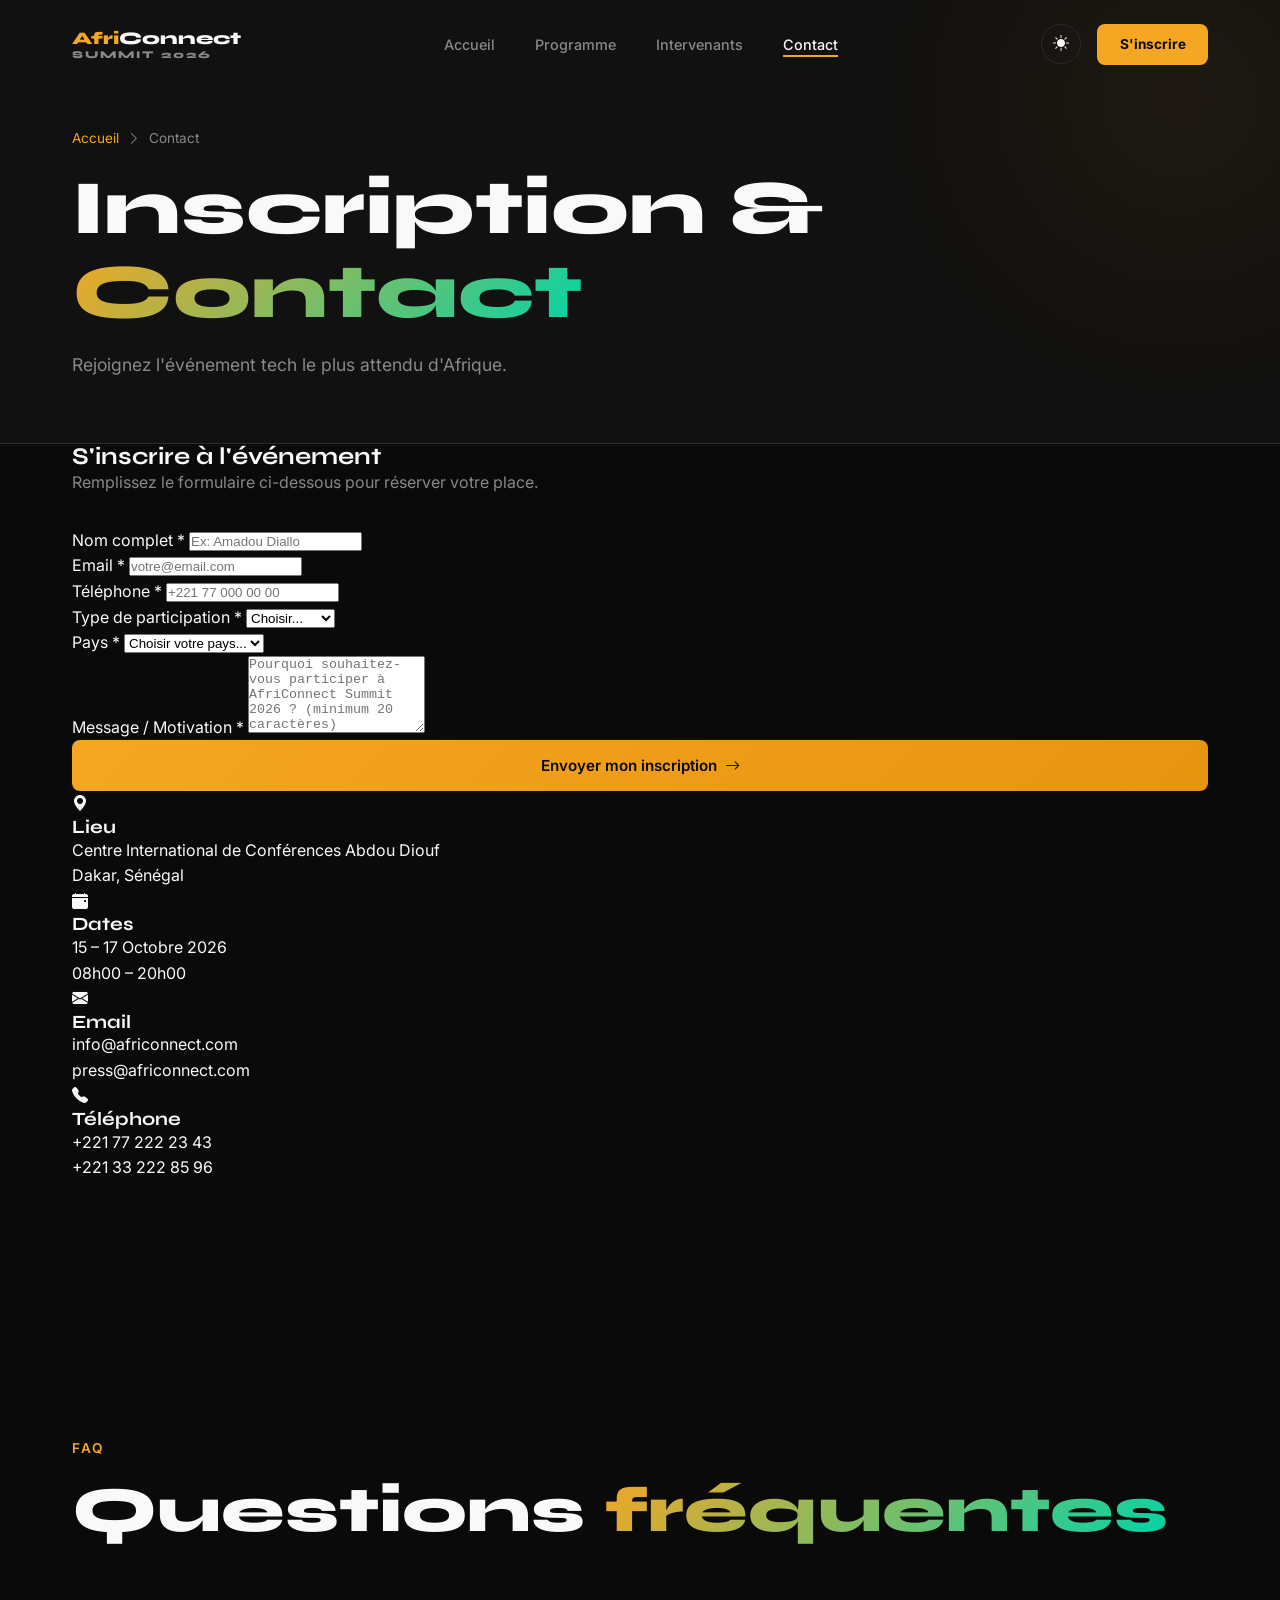
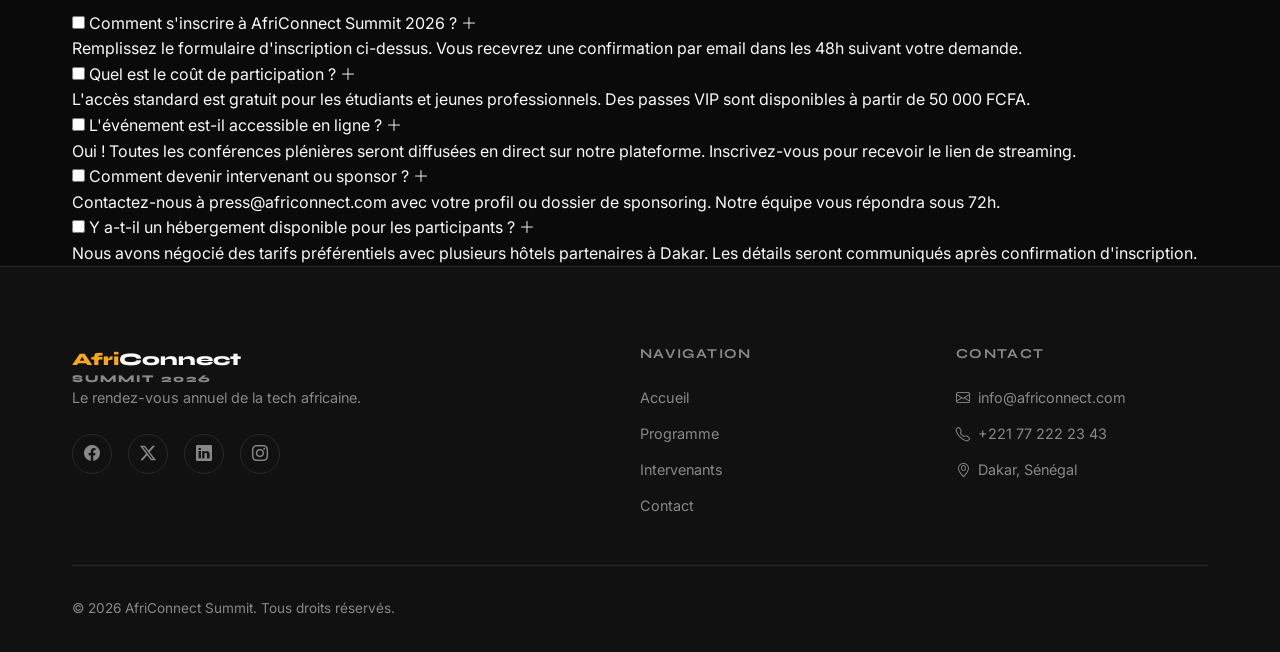
==== contact.html @ 9162cc70 "HTML : structure complète des 4 pages avec sections et contenu" ====
<!DOCTYPE html>
<html lang="fr" data-theme="dark">
<head>
    <meta charset="UTF-8">
    <meta name="viewport" content="width=device-width, initial-scale=1.0">
    <title>Contact — AfriConnect Summit 2026</title>
    <link rel="stylesheet" href="css/style.css">
    <link rel="stylesheet" href="https://cdn.jsdelivr.net/npm/bootstrap-icons@1.11.0/font/bootstrap-icons.css">
    <link href="https://fonts.googleapis.com/css2?family=Syne:wght@700;800&family=Inter:wght@300;400;500;600&display=swap" rel="stylesheet">
</head>
<body>

    <!-- NAVBAR -->
    <header>
        <nav class="navbar" id="navbar">
            <div class="nav-container">
                <a href="index.html" class="nav-logo">
                    <span class="logo-accent">Afri</span>Connect<br>
                    <small>SUMMIT 2026</small>
                </a>
                <ul class="nav-links" id="nav-links">
                    <li><a href="index.html" class="nav-link">Accueil</a></li>
                    <li><a href="programme.html" class="nav-link">Programme</a></li>
                    <li><a href="intervenants.html" class="nav-link">Intervenants</a></li>
                    <li><a href="contact.html" class="nav-link active">Contact</a></li>
                </ul>
                <div class="nav-actions">
                    <button id="btn-dark" class="btn-theme" aria-label="Toggle dark mode">
                        <i class="bi bi-sun-fill"></i>
                    </button>
                    <a href="contact.html" class="btn-register">S'inscrire</a>
                    <button class="hamburger" id="hamburger" aria-label="Menu">
                        <span></span><span></span><span></span>
                    </button>
                </div>
            </div>
        </nav>
    </header>

    <main>

        <!-- HERO INTERNE -->
        <section class="hero-interne">
            <div class="container">
                <nav class="breadcrumb" aria-label="Fil d'ariane">
                    <a href="index.html">Accueil</a>
                    <i class="bi bi-chevron-right"></i>
                    <span>Contact</span>
                </nav>
                <h1>Inscription & <span class="text-gradient">Contact</span></h1>
                <p style="color: var(--color-text-muted); margin-top: 1rem; font-size: 1.1rem;">
                    Rejoignez l'événement tech le plus attendu d'Afrique.
                </p>
            </div>
        </section>

        <!-- FORMULAIRE + INFOS -->
        <section class="contact-section ">
            <div class="container">
                <div class="contact-flex">

                    <!-- FORMULAIRE -->
                    <div class="contact-form-wrap">
                        <h2>S'inscrire à l'événement</h2>
                        <p style="color: var(--color-text-muted); margin-bottom: 2rem;">
                            Remplissez le formulaire ci-dessous pour réserver votre place.
                        </p>

                        <div id="form-succes" class="form-succes" style="display:none;">
                            ✅ Inscription envoyée avec succès !
                        </div>

                        <form id="form-contact" novalidate>

                            <div class="form-group">
                                <label for="nom">Nom complet *</label>
                                <input type="text" id="nom" placeholder="Ex: Amadou Diallo" required>
                                <div class="form-erreur" id="erreur-nom"></div>
                            </div>

                            <div class="form-group">
                                <label for="email">Email *</label>
                                <input type="email" id="email" placeholder="votre@email.com" required>
                                <div class="form-erreur" id="erreur-email"></div>
                            </div>

                            <div class="form-group">
                                <label for="telephone">Téléphone *</label>
                                <input type="tel" id="telephone" placeholder="+221 77 000 00 00" required>
                                <div class="form-erreur" id="erreur-telephone"></div>
                            </div>

                            <div class="form-group">
                                <label for="participation">Type de participation *</label>
                                <select id="participation" required>
                                    <option value="">Choisir...</option>
                                    <option value="participant">Participant</option>
                                    <option value="intervenant">Intervenant</option>
                                    <option value="sponsor">Sponsor</option>
                                    <option value="presse">Presse</option>
                                    <option value="benevole">Bénévole</option>
                                </select>
                            </div>

                            <div class="form-group">
                                <label for="pays">Pays *</label>
                                <select id="pays" required>
                                    <option value="">Choisir votre pays...</option>
                                    <option value="sn">Sénégal</option>
                                    <option value="ci">Côte d'Ivoire</option>
                                    <option value="ml">Mali</option>
                                    <option value="gh">Ghana</option>
                                    <option value="ng">Nigeria</option>
                                    <option value="cm">Cameroun</option>
                                    <option value="ma">Maroc</option>
                                    <option value="tn">Tunisie</option>
                                    <option value="za">Afrique du Sud</option>
                                    <option value="ke">Kenya</option>
                                    <option value="et">Éthiopie</option>
                                    <option value="other">Autre</option>
                                </select>
                            </div>

                            <div class="form-group">
                                <label for="message">Message / Motivation *</label>
                                <textarea id="message" rows="5" placeholder="Pourquoi souhaitez-vous participer à AfriConnect Summit 2026 ? (minimum 20 caractères)" required></textarea>
                                <div class="form-erreur" id="erreur-message"></div>
                            </div>

                            <button type="submit" class="btn btn-gold" style="width: 100%; justify-content: center;">
                                Envoyer mon inscription
                                <i class="bi bi-arrow-right"></i>
                            </button>

                        </form>
                    </div>

                    <!-- INFOS CONTACT -->
                    <div class="contact-info">
                        <div class="info-card">
                            <div class="info-icon">
                                <i class="bi bi-geo-alt-fill"></i>
                            </div>
                            <h3>Lieu</h3>
                            <p>Centre International de Conférences Abdou Diouf<br>Dakar, Sénégal</p>
                        </div>

                        <div class="info-card">
                            <div class="info-icon">
                                <i class="bi bi-calendar-event-fill"></i>
                            </div>
                            <h3>Dates</h3>
                            <p>15 – 17 Octobre 2026<br>08h00 – 20h00</p>
                        </div>

                        <div class="info-card">
                            <div class="info-icon">
                                <i class="bi bi-envelope-fill"></i>
                            </div>
                            <h3>Email</h3>
                            <p>info@africonnect.com<br>press@africonnect.com</p>
                        </div>

                        <div class="info-card">
                            <div class="info-icon">
                                <i class="bi bi-telephone-fill"></i>
                            </div>
                            <h3>Téléphone</h3>
                            <p>+221 77 222 23 43<br>+221 33 222 85 96</p>
                        </div>

                        <!-- CARTE GOOGLE MAPS -->
                        <div class="maps-wrap">
                            <iframe
                                src="https://www.google.com/maps/embed?pb=!1m18!1m12!1m3!1d3859.4!2d-17.4677!3d14.7645!2m3!1f0!2f0!3f0!3m2!1i1024!2i768!4f13.1!3m3!1m2!1s0x0%3A0x0!2zMTTCsDQ1JzUyLjIiTiAxN8KwMjgnMDMuNyJX!5e0!3m2!1sfr!2ssn!4v1620000000000!5m2!1sfr!2ssn"
                                width="100%"
                                height="250"
                                style="border:0; border-radius: 12px;"
                                allowfullscreen=""
                                loading="lazy"
                                referrerpolicy="no-referrer-when-downgrade"
                                title="Localisation AfriConnect Summit Dakar">
                            </iframe>
                        </div>
                    </div>

                </div>
            </div>
        </section>

        <!-- FAQ CSS PUR -->
        <section class="faq-section fade-in">
            <div class="container">
                <div class="section-header">
                    <span class="section-tag">FAQ</span>
                    <h2>Questions <span class="text-gradient">fréquentes</span></h2>
                </div>

                <div class="faq">

                    <div class="faq-item">
                        <input type="checkbox" id="faq1" class="faq-toggle">
                        <label for="faq1" class="faq-question">
                            Comment s'inscrire à AfriConnect Summit 2026 ?
                            <i class="bi bi-plus-lg"></i>
                        </label>
                        <div class="faq-answer">
                            <p>Remplissez le formulaire d'inscription ci-dessus. Vous recevrez une confirmation par email dans les 48h suivant votre demande.</p>
                        </div>
                    </div>

                    <div class="faq-item">
                        <input type="checkbox" id="faq2" class="faq-toggle">
                        <label for="faq2" class="faq-question">
                            Quel est le coût de participation ?
                            <i class="bi bi-plus-lg"></i>
                        </label>
                        <div class="faq-answer">
                            <p>L'accès standard est gratuit pour les étudiants et jeunes professionnels. Des passes VIP sont disponibles à partir de 50 000 FCFA.</p>
                        </div>
                    </div>

                    <div class="faq-item">
                        <input type="checkbox" id="faq3" class="faq-toggle">
                        <label for="faq3" class="faq-question">
                            L'événement est-il accessible en ligne ?
                            <i class="bi bi-plus-lg"></i>
                        </label>
                        <div class="faq-answer">
                            <p>Oui ! Toutes les conférences plénières seront diffusées en direct sur notre plateforme. Inscrivez-vous pour recevoir le lien de streaming.</p>
                        </div>
                    </div>

                    <div class="faq-item">
                        <input type="checkbox" id="faq4" class="faq-toggle">
                        <label for="faq4" class="faq-question">
                            Comment devenir intervenant ou sponsor ?
                            <i class="bi bi-plus-lg"></i>
                        </label>
                        <div class="faq-answer">
                            <p>Contactez-nous à press@africonnect.com avec votre profil ou dossier de sponsoring. Notre équipe vous répondra sous 72h.</p>
                        </div>
                    </div>

                    <div class="faq-item">
                        <input type="checkbox" id="faq5" class="faq-toggle">
                        <label for="faq5" class="faq-question">
                            Y a-t-il un hébergement disponible pour les participants ?
                            <i class="bi bi-plus-lg"></i>
                        </label>
                        <div class="faq-answer">
                            <p>Nous avons négocié des tarifs préférentiels avec plusieurs hôtels partenaires à Dakar. Les détails seront communiqués après confirmation d'inscription.</p>
                        </div>
                    </div>

                </div>
            </div>
        </section>

    </main>

    <!-- FOOTER -->
    <footer>
        <div class="container">
            <div class="footer-grid">
                <div class="footer-col">
                    <a href="index.html" class="nav-logo">
                        <span class="logo-accent">Afri</span>Connect<br>
                        <small>SUMMIT 2026</small>
                    </a>
                    <p>Le rendez-vous annuel de la tech africaine.</p>
                    <div class="social-links">
                        <a href="https://Facebook.com" aria-label="Facebook"><i class="bi bi-facebook"></i></a>
                        <a href="https://Twitter.com" aria-label="Twitter"><i class="bi bi-twitter-x"></i></a>
                        <a href="https://LinkedIn.com" aria-label="LinkedIn"><i class="bi bi-linkedin"></i></a>
                        <a href="https://Instagram.com" aria-label="Instagram"><i class="bi bi-instagram"></i></a>
                    </div>
                </div>
                <div class="footer-col">
                    <h4>Navigation</h4>
                    <ul>
                        <li><a href="index.html">Accueil</a></li>
                        <li><a href="programme.html">Programme</a></li>
                        <li><a href="intervenants.html">Intervenants</a></li>
                        <li><a href="contact.html">Contact</a></li>
                    </ul>
                </div>
                <div class="footer-col">
                    <h4>Contact</h4>
                    <ul>
                        <li><i class="bi bi-envelope"></i> info@africonnect.com</li>
                        <li><i class="bi bi-telephone"></i> +221 77 222 23 43</li>
                        <li><i class="bi bi-geo-alt"></i> Dakar, Sénégal</li>
                    </ul>
                </div>
            </div>
            <div class="footer-bottom">
                <p>© <span id="year"></span> AfriConnect Summit. Tous droits réservés.</p>
                <button id="btn-top" aria-label="Retour en haut">
                    <i class="bi bi-arrow-up"></i>
                </button>
            </div>
        </div>
    </footer>

    <script src="js/main.js"></script>
</body>
</html>
---- css/style.css ----
/* ===== VARIABLES CSS ===== */
:root {
    --bg-primary: #0A0A0A;
    --bg-secondary: #111111;
    --bg-card: #1A1A1A;
    --color-gold: #F5A623;
    --color-green: #00D4AA;
    --color-text: #F9F9F9;
    --color-text-muted: #888888;
    --color-border: #2A2A2A;
    --font-display: 'Syne', sans-serif;
    --font-body: 'Inter', sans-serif;
    --radius: 16px;
    --radius-sm: 8px;
    --transition: all 0.4s cubic-bezier(0.4, 0, 0.2, 1);
    --shadow: 0 20px 60px rgba(0, 0, 0, 0.5);
    --glow-gold: 0 0 30px rgba(245, 166, 35, 0.3);
    --glow-green: 0 0 30px rgba(0, 212, 170, 0.3);
}

/* ===== LIGHT MODE ===== */
[data-theme="light"] {
    --bg-primary: #FAFAFA;
    --bg-secondary: #F0F0F0;
    --bg-card: #FFFFFF;
    --color-text: #0A0A0A;
    --color-text-muted: #666666;
    --color-border: #E0E0E0;
    --shadow: 0 20px 60px rgba(0, 0, 0, 0.1);
}

/* ===== RESET ===== */
*, *::before, *::after {
    margin: 0;
    padding: 0;
    box-sizing: border-box;
}

html {
    scroll-behavior: smooth;
}

body {
    font-family: var(--font-body);
    background-color: var(--bg-primary);
    color: var(--color-text);
    line-height: 1.6;
    transition: background-color 0.3s ease, color 0.3s ease;
    overflow-x: hidden;
}

h1, h2, h3, h4 {
    font-family: var(--font-display);
    line-height: 1.1;
}

a {
    text-decoration: none;
    color: inherit;
}

ul {
    list-style: none;
}

img {
    max-width: 100%;
    display: block;
}

.container {
    max-width: 1200px;
    margin: 0 auto;
    padding: 0 2rem;
}

/* ===== UTILITAIRES ===== */
.text-gradient {
    background: linear-gradient(135deg, var(--color-gold), var(--color-green));
    -webkit-background-clip: text;
    -webkit-text-fill-color: transparent;
    background-clip: text;
}

.section-header {
    margin-bottom: 4rem;
}

.section-tag {
    font-size: 0.85rem;
    font-weight: 600;
    letter-spacing: 0.15em;
    text-transform: uppercase;
    color: var(--color-gold);
    display: block;
    margin-bottom: 1rem;
}

.section-header h2 {
    font-size: clamp(2.5rem, 5vw, 4rem);
    font-weight: 800;
}

.section-cta {
    text-align: center;
    margin-top: 3rem;
}

/* ===== BOUTONS ===== */
.btn {
    display: inline-flex;
    align-items: center;
    gap: 0.5rem;
    padding: 1rem 2rem;
    border-radius: var(--radius-sm);
    font-family: var(--font-body);
    font-weight: 600;
    font-size: 0.95rem;
    cursor: pointer;
    border: none;
    transition: var(--transition);
}

.btn-gold {
    background: linear-gradient(135deg, var(--color-gold), #E8940F);
    color: #0A0A0A;
}

.btn-gold:hover {
    transform: translateY(-3px);
    box-shadow: var(--glow-gold);
}

.btn-ghost {
    background: transparent;
    color: var(--color-text);
    border: 1px solid var(--color-border);
}

.btn-ghost:hover {
    border-color: var(--color-gold);
    color: var(--color-gold);
    transform: translateY(-3px);
}

.btn-outline {
    background: transparent;
    color: var(--color-green);
    border: 1px solid var(--color-green);
}

.btn-outline:hover {
    background: var(--color-green);
    color: #0A0A0A;
    transform: translateY(-3px);
    box-shadow: var(--glow-green);
}

/* ===== NAVBAR ===== */
.navbar {
    position: fixed;
    top: 0;
    left: 0;
    right: 0;
    z-index: 1000;
    padding: 1.5rem 0;
    transition: var(--transition);
}

.navbar.scrolled {
    background: rgba(10, 10, 10, 0.95);
    backdrop-filter: blur(20px);
    -webkit-backdrop-filter: blur(20px);
    padding: 1rem 0;
    border-bottom: 1px solid var(--color-border);
}

[data-theme="light"] .navbar.scrolled {
    background: rgba(250, 250, 250, 0.95);
}

.nav-container {
    max-width: 1200px;
    margin: 0 auto;
    padding: 0 2rem;
    display: flex;
    align-items: center;
    justify-content: space-between;
}

.nav-logo {
    font-family: var(--font-display);
    font-weight: 800;
    font-size: 1.1rem;
    line-height: 1.2;
    color: var(--color-text);
    transition: var(--transition);
}

.nav-logo small {
    font-size: 0.65rem;
    letter-spacing: 0.2em;
    color: var(--color-text-muted);
    display: block;
}

.logo-accent {
    color: var(--color-gold);
}

.nav-links {
    display: flex;
    align-items: center;
    gap: 2.5rem;
}

.nav-link {
    font-size: 0.9rem;
    font-weight: 500;
    color: var(--color-text-muted);
    transition: var(--transition);
    position: relative;
}

.nav-link::after {
    content: '';
    position: absolute;
    bottom: -4px;
    left: 0;
    width: 0;
    height: 2px;
    background: var(--color-gold);
    transition: var(--transition);
}

.nav-link:hover,
.nav-link.active {
    color: var(--color-text);
}

.nav-link:hover::after,
.nav-link.active::after {
    width: 100%;
}

.nav-actions {
    display: flex;
    align-items: center;
    gap: 1rem;
}

.btn-theme {
    background: transparent;
    border: 1px solid var(--color-border);
    color: var(--color-text);
    width: 40px;
    height: 40px;
    border-radius: 50%;
    cursor: pointer;
    display: flex;
    align-items: center;
    justify-content: center;
    transition: var(--transition);
    font-size: 1rem;
}

.btn-theme:hover {
    border-color: var(--color-gold);
    color: var(--color-gold);
}

.btn-register {
    background: var(--color-gold);
    color: #0A0A0A;
    padding: 0.6rem 1.4rem;
    border-radius: var(--radius-sm);
    font-weight: 700;
    font-size: 0.85rem;
    transition: var(--transition);
}

.btn-register:hover {
    transform: translateY(-2px);
    box-shadow: var(--glow-gold);
}

.hamburger {
    display: none;
    flex-direction: column;
    gap: 5px;
    background: transparent;
    border: none;
    cursor: pointer;
    padding: 5px;
}

.hamburger span {
    display: block;
    width: 25px;
    height: 2px;
    background: var(--color-text);
    transition: var(--transition);
}

/* ===== HERO ===== */
.hero {
    min-height: 100vh;
    display: flex;
    align-items: center;
    justify-content: center;
    position: relative;
    overflow: hidden;
    padding: 8rem 2rem 4rem;
}

.hero-bg {
    position: absolute;
    inset: 0;
    z-index: 0;
}

.hero-circle {
    position: absolute;
    border-radius: 50%;
    filter: blur(80px);
    opacity: 0.15;
}

.c1 {
    width: 600px;
    height: 600px;
    background: var(--color-gold);
    top: -200px;
    right: -200px;
}

.c2 {
    width: 400px;
    height: 400px;
    background: var(--color-green);
    bottom: -100px;
    left: -100px;
}

.c3 {
    width: 300px;
    height: 300px;
    background: var(--color-gold);
    top: 50%;
    left: 30%;
    opacity: 0.05;
}

.hero-content {
    position: relative;
    z-index: 1;
    text-align: center;
    max-width: 900px;
    animation: heroFadeIn 1s ease forwards;
}

@keyframes heroFadeIn {
    from {
        opacity: 0;
        transform: translateY(40px);
    }
    to {
        opacity: 1;
        transform: translateY(0);
    }
}

.hero-tag {
    display: inline-flex;
    align-items: center;
    gap: 0.5rem;
    font-size: 0.85rem;
    font-weight: 500;
    color: var(--color-text-muted);
    border: 1px solid var(--color-border);
    padding: 0.5rem 1rem;
    border-radius: 100px;
    margin-bottom: 2rem;
    letter-spacing: 0.05em;
}

.dot {
    width: 8px;
    height: 8px;
    background: var(--color-green);
    border-radius: 50%;
    animation: pulse 2s infinite;
}

@keyframes pulse {
    0%, 100% { opacity: 1; transform: scale(1); }
    50% { opacity: 0.5; transform: scale(0.8); }
}

.hero-title {
    font-size: clamp(3.5rem, 10vw, 7rem);
    font-weight: 800;
    line-height: 1;
    margin-bottom: 1.5rem;
    letter-spacing: -0.02em;
}

.hero-desc {
    font-size: 1.1rem;
    color: var(--color-text-muted);
    margin-bottom: 2.5rem;
    line-height: 1.8;
}

.hero-buttons {
    display: flex;
    gap: 1rem;
    justify-content: center;
    flex-wrap: wrap;
    margin-bottom: 4rem;
}

/* COUNTDOWN */
.countdown {
    display: flex;
    align-items: center;
    justify-content: center;
    gap: 1rem;
}

.countdown-item {
    text-align: center;
}

.countdown-number {
    font-family: var(--font-display);
    font-size: clamp(2rem, 5vw, 3.5rem);
    font-weight: 800;
    color: var(--color-gold);
    background: var(--bg-card);
    border: 1px solid var(--color-border);
    border-radius: var(--radius-sm);
    padding: 1rem 1.5rem;
    min-width: 90px;
    display: block;
    line-height: 1;
}

.countdown-label {
    font-size: 0.75rem;
    color: var(--color-text-muted);
    text-transform: uppercase;
    letter-spacing: 0.1em;
    margin-top: 0.5rem;
}

.countdown-sep {
    font-size: 2rem;
    font-weight: 800;
    color: var(--color-gold);
    margin-bottom: 1.5rem;
}

.hero-scroll {
    position: absolute;
    bottom: 2rem;
    left: 50%;
    transform: translateX(-50%);
    display: flex;
    flex-direction: column;
    align-items: center;
    gap: 0.5rem;
    color: var(--color-text-muted);
    font-size: 0.75rem;
    letter-spacing: 0.15em;
    text-transform: uppercase;
}

.scroll-line {
    width: 1px;
    height: 50px;
    background: linear-gradient(to bottom, var(--color-gold), transparent);
    animation: scrollLine 1.5s ease infinite;
}

@keyframes scrollLine {
    0% { transform: scaleY(0); transform-origin: top; }
    50% { transform: scaleY(1); transform-origin: top; }
    51% { transform: scaleY(1); transform-origin: bottom; }
    100% { transform: scaleY(0); transform-origin: bottom; }
}

/* ===== CHIFFRES CLES ===== */
.chiffres {
    padding: 5rem 0;
    border-top: 1px solid var(--color-border);
    border-bottom: 1px solid var(--color-border);
    background: var(--bg-secondary);
}

.chiffres-grid {
    display: grid;
    grid-template-columns: repeat(4, 1fr);
    gap: 2rem;
}

.chiffre-item {
    text-align: center;
    padding: 2rem;
    border-right: 1px solid var(--color-border);
}

.chiffre-item:last-child {
    border-right: none;
}

.chiffre-item h3 {
    font-size: clamp(2.5rem, 5vw, 4rem);
    font-weight: 800;
    color: var(--color-gold);
    margin-bottom: 0.5rem;
}

.chiffre-item p {
    font-size: 0.9rem;
    color: var(--color-text-muted);
    text-transform: uppercase;
    letter-spacing: 0.1em;
}

/* ===== POURQUOI ===== */
.pourquoi {
    padding: 8rem 0;
}

.pourquoi-flex {
    display: flex;
    gap: 2rem;
}

.pourquoi-card {
    flex: 1;
    background: var(--bg-card);
    border: 1px solid var(--color-border);
    border-radius: var(--radius);
    padding: 2.5rem;
    transition: var(--transition);
    position: relative;
    overflow: hidden;
}

.pourquoi-card::before {
    content: '';
    position: absolute;
    top: 0;
    left: 0;
    right: 0;
    height: 2px;
    background: linear-gradient(90deg, var(--color-gold), var(--color-green));
    transform: scaleX(0);
    transition: var(--transition);
}

.pourquoi-card:hover {
    transform: translateY(-8px);
    border-color: var(--color-gold);
    box-shadow: var(--glow-gold);
}

.pourquoi-card:hover::before {
    transform: scaleX(1);
}

.pourquoi-icon {
    width: 56px;
    height: 56px;
    background: linear-gradient(135deg, var(--color-gold), var(--color-green));
    border-radius: var(--radius-sm);
    display: flex;
    align-items: center;
    justify-content: center;
    font-size: 1.5rem;
    color: #0A0A0A;
    margin-bottom: 1.5rem;
}

.pourquoi-card h3 {
    font-size: 1.3rem;
    margin-bottom: 1rem;
    color: var(--color-text);
}

.pourquoi-card p {
    color: var(--color-text-muted);
    line-height: 1.7;
}

/* ===== INTERVENANTS VEDETTES ===== */
.speakers-section {
    padding: 8rem 0;
    background: var(--bg-secondary);
}

.speakers-grid {
    display: grid;
    grid-template-columns: repeat(4, 1fr);
    gap: 1.5rem;
}

.speaker-card {
    background: var(--bg-card);
    border: 1px solid var(--color-border);
    border-radius: var(--radius);
    overflow: hidden;
    transition: var(--transition);
}

.speaker-card:hover {
    transform: translateY(-8px);
    border-color: var(--color-gold);
    box-shadow: var(--shadow);
}

.speaker-img-wrap {
    position: relative;
    aspect-ratio: 1;
    overflow: hidden;
}

.speaker-img-wrap img {
    width: 100%;
    height: 100%;
    object-fit: cover;
    transition: var(--transition);
}

.speaker-card:hover .speaker-img-wrap img {
    transform: scale(1.05);
}

.speaker-overlay {
    position: absolute;
    inset: 0;
    background: linear-gradient(to top, rgba(0,0,0,0.8), transparent);
    display: flex;
    align-items: flex-end;
    padding: 1rem;
    opacity: 0;
    transition: var(--transition);
}

.speaker-card:hover .speaker-overlay {
    opacity: 1;
}

.pays-badge {
    font-size: 0.8rem;
    background: rgba(245, 166, 35, 0.2);
    color: var(--color-gold);
    border: 1px solid var(--color-gold);
    padding: 0.3rem 0.8rem;
    border-radius: 100px;
}

.speaker-info {
    padding: 1.5rem;
}

.speaker-info h3 {
    font-size: 1.1rem;
    margin-bottom: 0.3rem;
}

.speaker-info p {
    font-size: 0.85rem;
    color: var(--color-text-muted);
}

/* ===== SPONSORS ===== */
.sponsors {
    padding: 8rem 0;
}

.sponsors-tier {
    margin-bottom: 3rem;
}

.tier-label {
    font-size: 0.8rem;
    font-weight: 600;
    letter-spacing: 0.15em;
    text-transform: uppercase;
    color: var(--color-text-muted);
    margin-bottom: 1rem;
}

.sponsors-row {
    display: flex;
    gap: 1rem;
    flex-wrap: wrap;
}

.sponsor-badge {
    border: 1px solid var(--color-border);
    border-radius: var(--radius-sm);
    padding: 1rem 2rem;
    font-weight: 600;
    transition: var(--transition);
    background: var(--bg-card);
    color: var(--color-text-muted);
}

.sponsor-badge:hover {
    border-color: var(--color-gold);
    color: var(--color-gold);
}

.tier-or .sponsor-badge {
    font-size: 1.2rem;
    padding: 1.5rem 3rem;
    border-color: var(--color-gold);
    color: var(--color-gold);
}

.tier-argent .sponsor-badge {
    font-size: 1rem;
    padding: 1.2rem 2.5rem;
    border-color: #C0C0C0;
    color: #C0C0C0;
}

/* ===== FOOTER ===== */
footer {
    background: var(--bg-secondary);
    border-top: 1px solid var(--color-border);
    padding: 5rem 0 2rem;
}

.footer-grid {
    display: grid;
    grid-template-columns: 2fr 1fr 1fr;
    gap: 4rem;
    margin-bottom: 3rem;
}

.footer-col h4 {
    font-size: 0.85rem;
    font-weight: 700;
    letter-spacing: 0.1em;
    text-transform: uppercase;
    color: var(--color-text-muted);
    margin-bottom: 1.5rem;
}

.footer-col p {
    color: var(--color-text-muted);
    font-size: 0.9rem;
    line-height: 1.7;
    margin-bottom: 1.5rem;
}

.footer-col ul {
    display: flex;
    flex-direction: column;
    gap: 0.8rem;
}

.footer-col ul li {
    font-size: 0.9rem;
    color: var(--color-text-muted);
    display: flex;
    align-items: center;
    gap: 0.5rem;
    transition: var(--transition);
}

.footer-col ul li a {
    color: var(--color-text-muted);
    transition: var(--transition);
}

.footer-col ul li a:hover {
    color: var(--color-gold);
}

.social-links {
    display: flex;
    gap: 1rem;
}

.social-links a {
    width: 40px;
    height: 40px;
    border: 1px solid var(--color-border);
    border-radius: 50%;
    display: flex;
    align-items: center;
    justify-content: center;
    color: var(--color-text-muted);
    font-size: 1rem;
    transition: var(--transition);
}

.social-links a:hover {
    border-color: var(--color-gold);
    color: var(--color-gold);
    transform: translateY(-3px);
}

.footer-bottom {
    border-top: 1px solid var(--color-border);
    padding-top: 2rem;
    display: flex;
    align-items: center;
    justify-content: space-between;
}

.footer-bottom p {
    font-size: 0.85rem;
    color: var(--color-text-muted);
}

#btn-top {
    width: 44px;
    height: 44px;
    border-radius: 50%;
    border: 1px solid var(--color-border);
    background: transparent;
    color: var(--color-text);
    cursor: pointer;
    display: none;
    align-items: center;
    justify-content: center;
    font-size: 1.1rem;
    transition: var(--transition);
}

#btn-top:hover {
    border-color: var(--color-gold);
    color: var(--color-gold);
    transform: translateY(-3px);
}

/* ===== ANIMATIONS FADE-IN ===== */
.fade-in {
    opacity: 0;
    transform: translateY(40px);
    transition: opacity 0.6s ease, transform 0.6s ease;
}

.fade-in.visible {
    opacity: 1;
    transform: translateY(0);
}

/* ===== FIL D'ARIANE ===== */
.breadcrumb {
    display: flex;
    align-items: center;
    gap: 0.5rem;
    font-size: 0.85rem;
    color: var(--color-text-muted);
    margin-bottom: 1rem;
}

.breadcrumb a {
    color: var(--color-gold);
    transition: var(--transition);
}

.breadcrumb a:hover {
    color: var(--color-green);
}

/* ===== HERO INTERNE ===== */
.hero-interne {
    min-height: 40vh;
    display: flex;
    align-items: center;
    padding: 8rem 2rem 4rem;
    background: var(--bg-secondary);
    border-bottom: 1px solid var(--color-border);
    position: relative;
    overflow: hidden;
}

.hero-interne::before {
    content: '';
    position: absolute;
    top: -100px;
    right: -100px;
    width: 400px;
    height: 400px;
    background: var(--color-gold);
    border-radius: 50%;
    filter: blur(100px);
    opacity: 0.05;
}

.hero-interne h1 {
    font-size: clamp(2.5rem, 6vw, 5rem);
    font-weight: 800;
}

/* ===== RESPONSIVE ===== */
@media (max-width: 1024px) {
    .speakers-grid {
        grid-template-columns: repeat(2, 1fr);
    }

    .footer-grid {
        grid-template-columns: 1fr 1fr;
        gap: 2rem;
    }
}

@media (max-width: 768px) {
    .nav-links {
        position: fixed;
        top: 0;
        right: -100%;
        height: 100vh;
        width: 280px;
        background: var(--bg-secondary);
        flex-direction: column;
        justify-content: center;
        align-items: center;
        gap: 2rem;
        transition: var(--transition);
        border-left: 1px solid var(--color-border);
        z-index: 999;
    }

    .nav-links.open {
        right: 0;
    }

    .hamburger {
        display: flex;
        z-index: 1000;
    }

    .btn-register {
        display: none;
    }

    .chiffres-grid {
        grid-template-columns: repeat(2, 1fr);
    }

    .chiffre-item {
        border-right: none;
        border-bottom: 1px solid var(--color-border);
    }

    .pourquoi-flex {
        flex-direction: column;
    }

    .speakers-grid {
        grid-template-columns: repeat(2, 1fr);
    }

    .footer-grid {
        grid-template-columns: 1fr;
        gap: 2rem;
    }

    .countdown {
        gap: 0.5rem;
    }

    .countdown-number {
        min-width: 65px;
        padding: 0.8rem 1rem;
        font-size: 1.5rem;
    }
}

@media (max-width: 375px) {
    .chiffres-grid {
        grid-template-columns: 1fr 1fr;
    }

    .speakers-grid {
        grid-template-columns: 1fr;
    }

    .hero-title {
        font-size: 2.8rem;
    }

    .countdown-sep {
        display: none;
    }

    .countdown {
        flex-wrap: wrap;
        gap: 1rem;
    }
    /* ===== PROGRAMME ===== */

.programme-section{
    padding:80px 0;
}

.tabs{
    display:flex;
    justify-content:center;
    gap:20px;
    margin-bottom:40px;
    flex-wrap:wrap;
}

.tab-btn{
    background:var(--color-surface);
    color:var(--color-text);
    border:none;
    padding:15px 25px;
    border-radius:12px;
    cursor:pointer;
    transition:.3s;
    display:flex;
    flex-direction:column;
    align-items:center;
}

.tab-btn.active,
.tab-btn:hover{
    background:var(--color-primary);
    color:#fff;
}

.tab-day{
    font-weight:700;
}

.tab-date{
    font-size:.9rem;
    opacity:.8;
}

.tab-content{
    display:none;
}

.tab-content.active{
    display:block;
    animation: fadeTab 0.4s ease;
}

.programme-table{
    width:100%;
    border-collapse:collapse;
    overflow:hidden;
    border-radius:12px;
}

.programme-table th{
    background:var(--color-primary);
    color:#fff;
    padding:15px;
}

.programme-table td{
    padding:15px;
    border-bottom:1px solid rgba(255,255,255,.1);
}

.programme-table tr:hover{
    background:rgba(255,255,255,.05);
}

.thematiques{
    padding:80px 0;
}

.thematiques-grid{
    display:grid;
    grid-template-columns:repeat(auto-fit,minmax(250px,1fr));
    gap:25px;
    margin-top:40px;
}

.thematique-card{
    background:var(--color-surface);
    padding:30px;
    border-radius:18px;
    text-align:center;
    transition:.3s;
}

.thematique-card:hover{
    transform:translateY(-8px);
}

.thematique-icon{
    font-size:2rem;
    color:var(--color-primary);
    margin-bottom:15px;
}
/* ===== CONTACT ===== */

.contact-section{
    padding:80px 0;
}

.contact-flex{
    display:grid;
    grid-template-columns:2fr 1fr;
    gap:40px;
    align-items:start;
}

.contact-form-wrap,
.info-card{
    background:var(--color-surface);
    padding:30px;
    border-radius:18px;
}

.contact-info{
    display:flex;
    flex-direction:column;
    gap:20px;
}

.form-group{
    margin-bottom:20px;
}

.form-group label{
    display:block;
    margin-bottom:8px;
    font-weight:600;
}

.form-group input,
.form-group select,
.form-group textarea{
    width:100%;
    padding:14px;
    border:1px solid rgba(255,255,255,.15);
    border-radius:10px;
    background:transparent;
    color:var(--color-text);
}

.form-group textarea{
    resize:vertical;
}

.form-erreur{
    color:#ff5c5c;
    font-size:.9rem;
    margin-top:5px;
}

.form-succes{
      background: rgba(0, 212, 170, 0.1);
    border: 1px solid var(--color-green);
    color: var(--color-green);
    border-radius: var(--radius-sm);
    padding: 1rem 1.5rem;
    margin-bottom: 2rem;
    font-weight: 500;
    display: none;
}
.form-succes.show {
    display: block;
}

.hidden{
    display:none !important;
}
/* ===== CONTACT LAYOUT ===== */
.contact-section {
    padding: 5rem 0;
}

.contact-flex {
    display: flex;
    gap: 4rem;
    align-items: flex-start;
}

.contact-form-wrap {
    flex: 1.5;
    background: var(--bg-card);
    border: 1px solid var(--color-border);
    border-radius: var(--radius);
    padding: 3rem;
}

.contact-form-wrap h2 {
    font-size: 1.8rem;
    margin-bottom: 0.5rem;
}

.contact-info {
    flex: 1;
    display: flex;
    flex-direction: column;
    gap: 1.5rem;
    position: sticky;
    top: 100px;
}
/* ===== FIX TABLEAU PROGRAMME ===== */
.programme-table {
    width: 100%;
    border-collapse: collapse;
    table-layout: fixed;
}

.programme-table th:nth-child(1),
.programme-table td:nth-child(1) {
    width: 10%;
    white-space: nowrap;
}

.programme-table th:nth-child(2),
.programme-table td:nth-child(2) {
    width: 45%;
}

.programme-table th:nth-child(3),
.programme-table td:nth-child(3) {
    width: 25%;
}

.programme-table th:nth-child(4),
.programme-table td:nth-child(4) {
    width: 20%;
}

.programme-table thead th {
    background: var(--bg-card);
    color: var(--color-gold);
    font-size: 0.8rem;
    font-weight: 700;
    letter-spacing: 0.1em;
    text-transform: uppercase;
    padding: 1rem 1.5rem;
    text-align: left;
    border-bottom: 2px solid var(--color-gold);
}

.programme-table tbody tr {
    border-bottom: 1px solid var(--color-border);
    transition: var(--transition);
}

.programme-table tbody tr:nth-child(even) {
    background: rgba(255,255,255,0.03);
}

.programme-table tbody tr:hover {
    background: rgba(245, 166, 35, 0.05);
}

.programme-table tbody td {
    padding: 1.2rem 1.5rem;
    color: var(--color-text);
    vertical-align: middle;
}

.programme-table tbody td:first-child {
    color: var(--color-gold);
    font-weight: 700;
    font-family: var(--font-display);
}
}
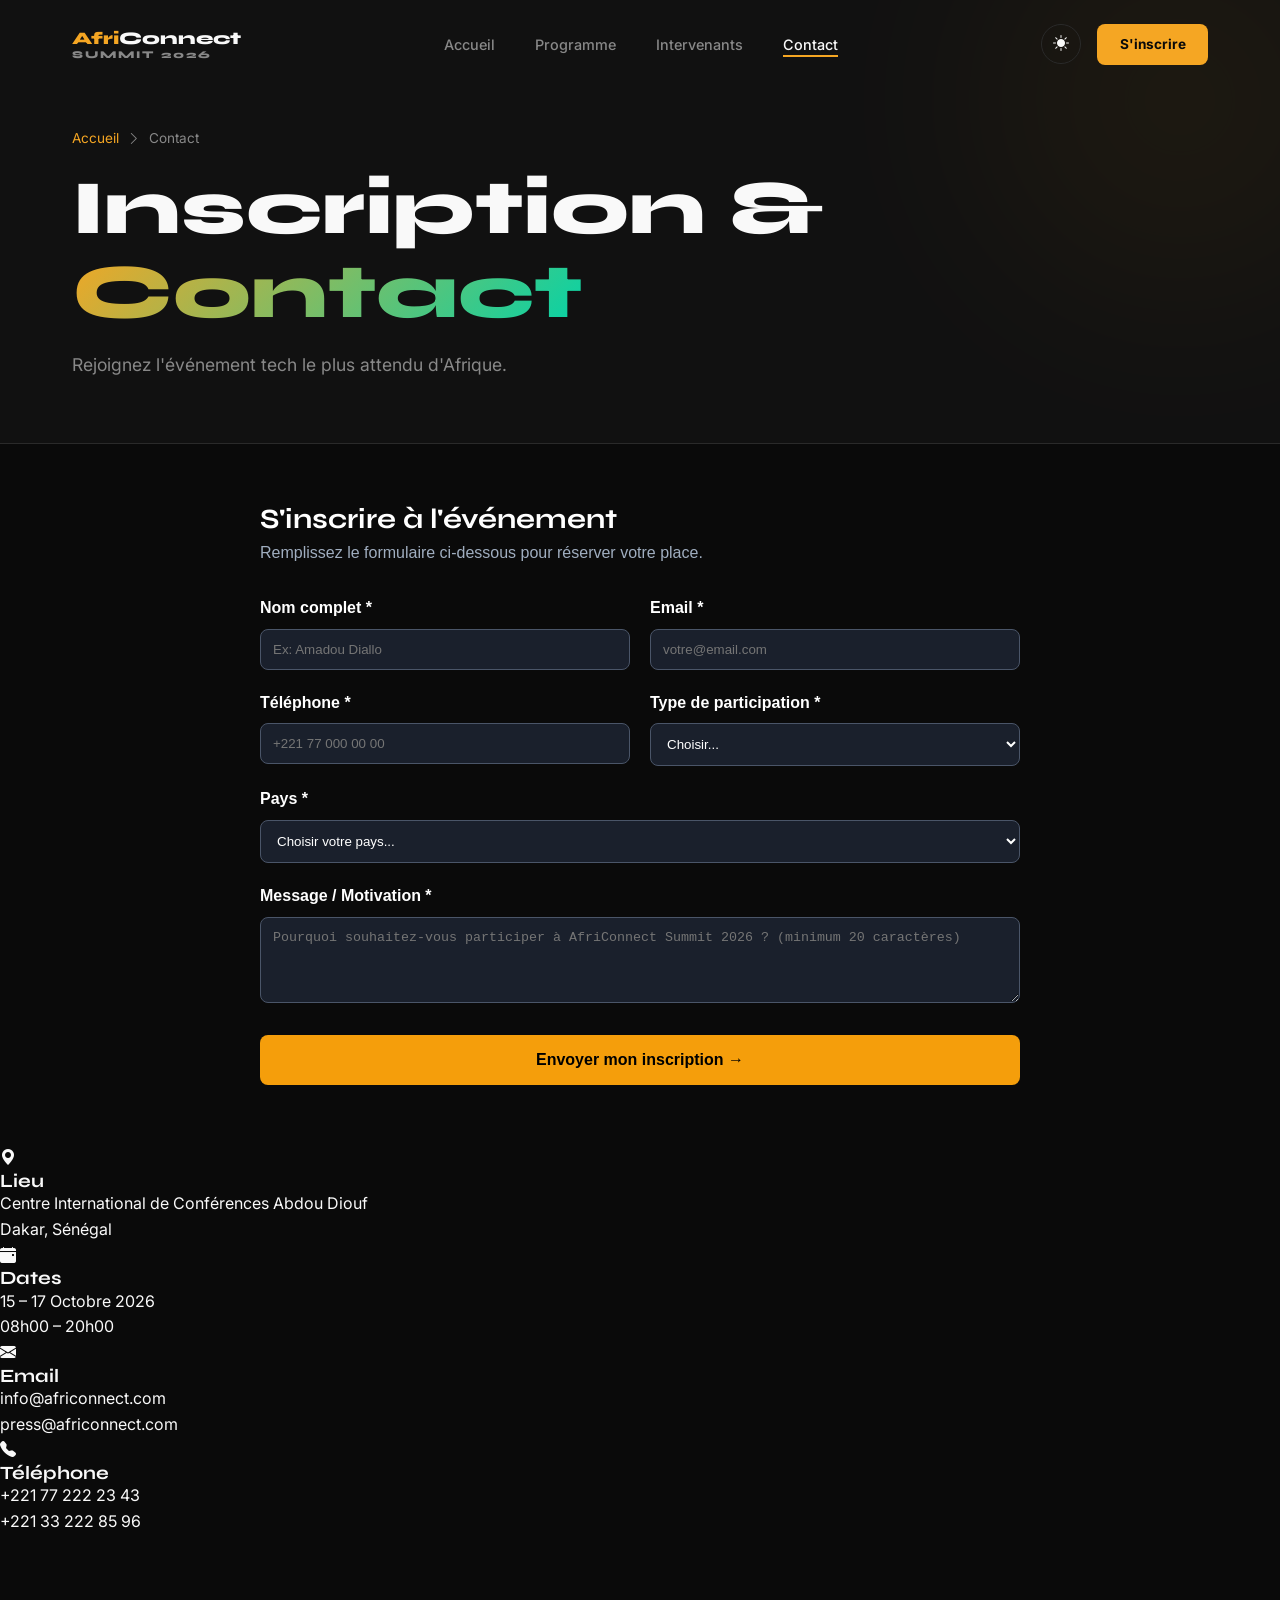
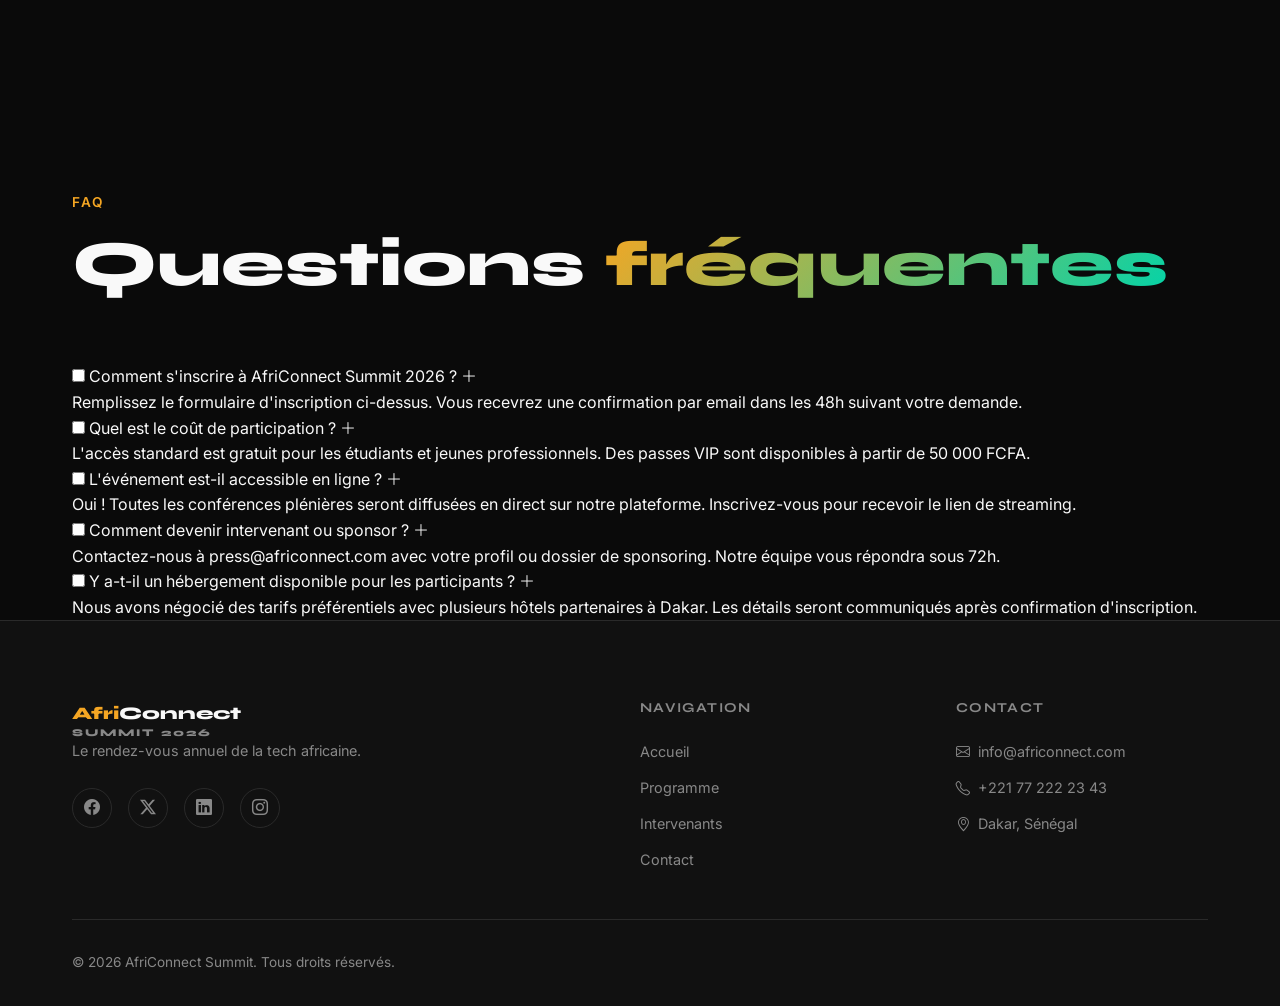
==== commit b3f23c84: "style(contact): correction de la mise en page du formulaire et ajout de la confirmation d'envoi" ====
--- a/contact.html
+++ b/contact.html
@@ -55,86 +55,69 @@
         </section>
 
         <!-- FORMULAIRE + INFOS -->
-        <section class="contact-section ">
-            <div class="container">
-                <div class="contact-flex">
-
-                    <!-- FORMULAIRE -->
-                    <div class="contact-form-wrap">
-                        <h2>S'inscrire à l'événement</h2>
-                        <p style="color: var(--color-text-muted); margin-bottom: 2rem;">
-                            Remplissez le formulaire ci-dessous pour réserver votre place.
-                        </p>
-
-                        <div id="form-succes" class="form-succes" style="display:none;">
-                            ✅ Inscription envoyée avec succès !
-                        </div>
-
-                        <form id="form-contact" novalidate>
-
-                            <div class="form-group">
-                                <label for="nom">Nom complet *</label>
-                                <input type="text" id="nom" placeholder="Ex: Amadou Diallo" required>
-                                <div class="form-erreur" id="erreur-nom"></div>
-                            </div>
-
-                            <div class="form-group">
-                                <label for="email">Email *</label>
-                                <input type="email" id="email" placeholder="votre@email.com" required>
-                                <div class="form-erreur" id="erreur-email"></div>
-                            </div>
-
-                            <div class="form-group">
-                                <label for="telephone">Téléphone *</label>
-                                <input type="tel" id="telephone" placeholder="+221 77 000 00 00" required>
-                                <div class="form-erreur" id="erreur-telephone"></div>
-                            </div>
-
-                            <div class="form-group">
-                                <label for="participation">Type de participation *</label>
-                                <select id="participation" required>
-                                    <option value="">Choisir...</option>
-                                    <option value="participant">Participant</option>
-                                    <option value="intervenant">Intervenant</option>
-                                    <option value="sponsor">Sponsor</option>
+        <section class="contact-section fade-in">
+           <!-- SECTION FORMULAIRE SEULE (STYLE INLINE FORCÉ) -->
+            <div style="max-width: 800px; margin: 40px auto; padding: 20px; font-family: sans-serif; color: #ffffff;">
+                <h2 style="font-size: 28px; font-weight: bold; margin-bottom: 5px; color: #ffffff;">S'inscrire à l'événement</h2>
+                 <p style="color: #a0aec0; margin-bottom: 30px;">Remplissez le formulaire ci-dessous pour réserver votre place.</p>
+
+                 <form id="contactForm">
+                     <!-- Ligne 1 : Nom et Email -->
+                     <div style="display: flex; gap: 20px; flex-wrap: wrap; margin-bottom: 20px;">
+                         <div style="flex: 1; min-width: 280px;">
+                            <label style="display: block; margin-bottom: 8px; font-weight: 600; color: #ffffff;">Nom complet *</label>
+                            <input type="text" placeholder="Ex: Amadou Diallo" required style="width: 100%; padding: 12px; border-radius: 8px; border: 1px solid #4a5568; background-color: #1a202c; color: #ffffff; box-sizing: border-box;">
+                         </div>
+                         <div style="flex: 1; min-width: 280px;">
+                            <label style="display: block; margin-bottom: 8px; font-weight: 600; color: #ffffff;">Email *</label>
+                            <input type="email" placeholder="votre@email.com" required style="width: 100%; padding: 12px; border-radius: 8px; border: 1px solid #4a5568; background-color: #1a202c; color: #ffffff; box-sizing: border-box;">
+                         </div>
+                     </div>
+
+                        <!-- Ligne 2 : Téléphone et Type -->
+                     <div style="display: flex; gap: 20px; flex-wrap: wrap; margin-bottom: 20px;">
+                             <div style="flex: 1; min-width: 280px;">
+                                <label style="display: block; margin-bottom: 8px; font-weight: 600; color: #ffffff;">Téléphone *</label>
+                                <input type="tel" placeholder="+221 77 000 00 00" required style="width: 100%; padding: 12px; border-radius: 8px; border: 1px solid #4a5568; background-color: #1a202c; color: #ffffff; box-sizing: border-box;">
+                             </div>
+                            <div style="flex: 1; min-width: 280px;">
+                                 <label style="display: block; margin-bottom: 8px; font-weight: 600; color: #ffffff;">Type de participation *</label>
+                                 <select required style="width: 100%; padding: 12px; border-radius: 8px; border: 1px solid #4a5568; background-color: #1a202c; color: #ffffff; box-sizing: border-box;">
+                                    <option value="" disabled selected>Choisir...</option>
+                                    <option value="participant">Participant Standard</option>
+                                    <option value="vip">Pass VIP</option>
                                     <option value="presse">Presse</option>
-                                    <option value="benevole">Bénévole</option>
-                                </select>
-                            </div>
-
-                            <div class="form-group">
-                                <label for="pays">Pays *</label>
-                                <select id="pays" required>
-                                    <option value="">Choisir votre pays...</option>
-                                    <option value="sn">Sénégal</option>
-                                    <option value="ci">Côte d'Ivoire</option>
-                                    <option value="ml">Mali</option>
-                                    <option value="gh">Ghana</option>
-                                    <option value="ng">Nigeria</option>
-                                    <option value="cm">Cameroun</option>
-                                    <option value="ma">Maroc</option>
-                                    <option value="tn">Tunisie</option>
-                                    <option value="za">Afrique du Sud</option>
-                                    <option value="ke">Kenya</option>
-                                    <option value="et">Éthiopie</option>
-                                    <option value="other">Autre</option>
-                                </select>
-                            </div>
-
-                            <div class="form-group">
-                                <label for="message">Message / Motivation *</label>
-                                <textarea id="message" rows="5" placeholder="Pourquoi souhaitez-vous participer à AfriConnect Summit 2026 ? (minimum 20 caractères)" required></textarea>
-                                <div class="form-erreur" id="erreur-message"></div>
-                            </div>
-
-                            <button type="submit" class="btn btn-gold" style="width: 100%; justify-content: center;">
-                                Envoyer mon inscription
-                                <i class="bi bi-arrow-right"></i>
-                            </button>
-
-                        </form>
-                    </div>
-
+                                 </select>
+                            </div>
+                        </div>
+
+            <!-- Ligne 3 : Pays -->
+                        <div style="margin-bottom: 20px;">
+                            <label style="display: block; margin-bottom: 8px; font-weight: 600; color: #ffffff;">Pays *</label>
+                            <select required style="width: 100%; padding: 12px; border-radius: 8px; border: 1px solid #4a5568; background-color: #1a202c; color: #ffffff; box-sizing: border-box;">
+                                  <option value="" disabled selected>Choisir votre pays...</option>
+                                  <option value="SN">Sénégal</option>
+                                  <option value="CI">Côte d'Ivoire</option>
+                                  <option value="FR">France</option>
+                            </select>
+                        </div>
+
+                        <!-- Ligne 4 : Message -->
+                         <div style="margin-bottom: 25px;">
+                             <label style="display: block; margin-bottom: 8px; font-weight: 600; color: #ffffff;">Message / Motivation *</label>
+                             <textarea rows="4" placeholder="Pourquoi souhaitez-vous participer à AfriConnect Summit 2026 ? (minimum 20 caractères)" required style="width: 100%; padding: 12px; border-radius: 8px; border: 1px solid #4a5568; background-color: #1a202c; color: #ffffff; box-sizing: border-box; resize: vertical;"></textarea>
+                         </div>
+
+                         <!-- Bouton -->
+                         <button type="submit" style="width: 100%; padding: 16px; background-color: #f59e0b; color: #000000; font-weight: bold; border: none; border-radius: 8px; font-size: 16px; cursor: pointer;">
+                            Envoyer mon inscription &rarr;
+                         </button>
+                    </form>
+            </div>
+                <!-- ZONE POUR LE MESSAGE DE CONFIRMATION -->
+                    <div id="confirmationMessage" style="display: none; margin-top: 20px; padding: 15px; background-color: #10b981; color: #ffffff; border-radius: 8px; text-align: center; font-weight: bold;">
+                         ✅ Votre inscription a bien été envoyée ! Nous vous contacterons très rapidement.
+                    </div>
                     <!-- INFOS CONTACT -->
                     <div class="contact-info">
                         <div class="info-card">
@@ -304,5 +287,18 @@
     </footer>
 
     <script src="js/main.js"></script>
+    <script>
+    document.getElementById('contactForm').addEventListener('submit', function(e) {
+        // 1. Empêcher la page de se recharger
+        e.preventDefault();
+
+        // 2. Afficher le message de confirmation
+        const messageDiv = document.getElementById('confirmationMessage');
+        messageDiv.style.display = 'block';
+
+        // 3. Reinitialiser les champs du formulaire
+        this.reset();
+    });
+</script>
 </body>
 </html>
--- a/css/style.css
+++ b/css/style.css
@@ -1,4 +1,5 @@
-/* ===== VARIABLES CSS ===== */
+/* Animation et transition */
+/* Media querie responsive*/
 :root {
     --bg-primary: #0A0A0A;
     --bg-secondary: #111111;
